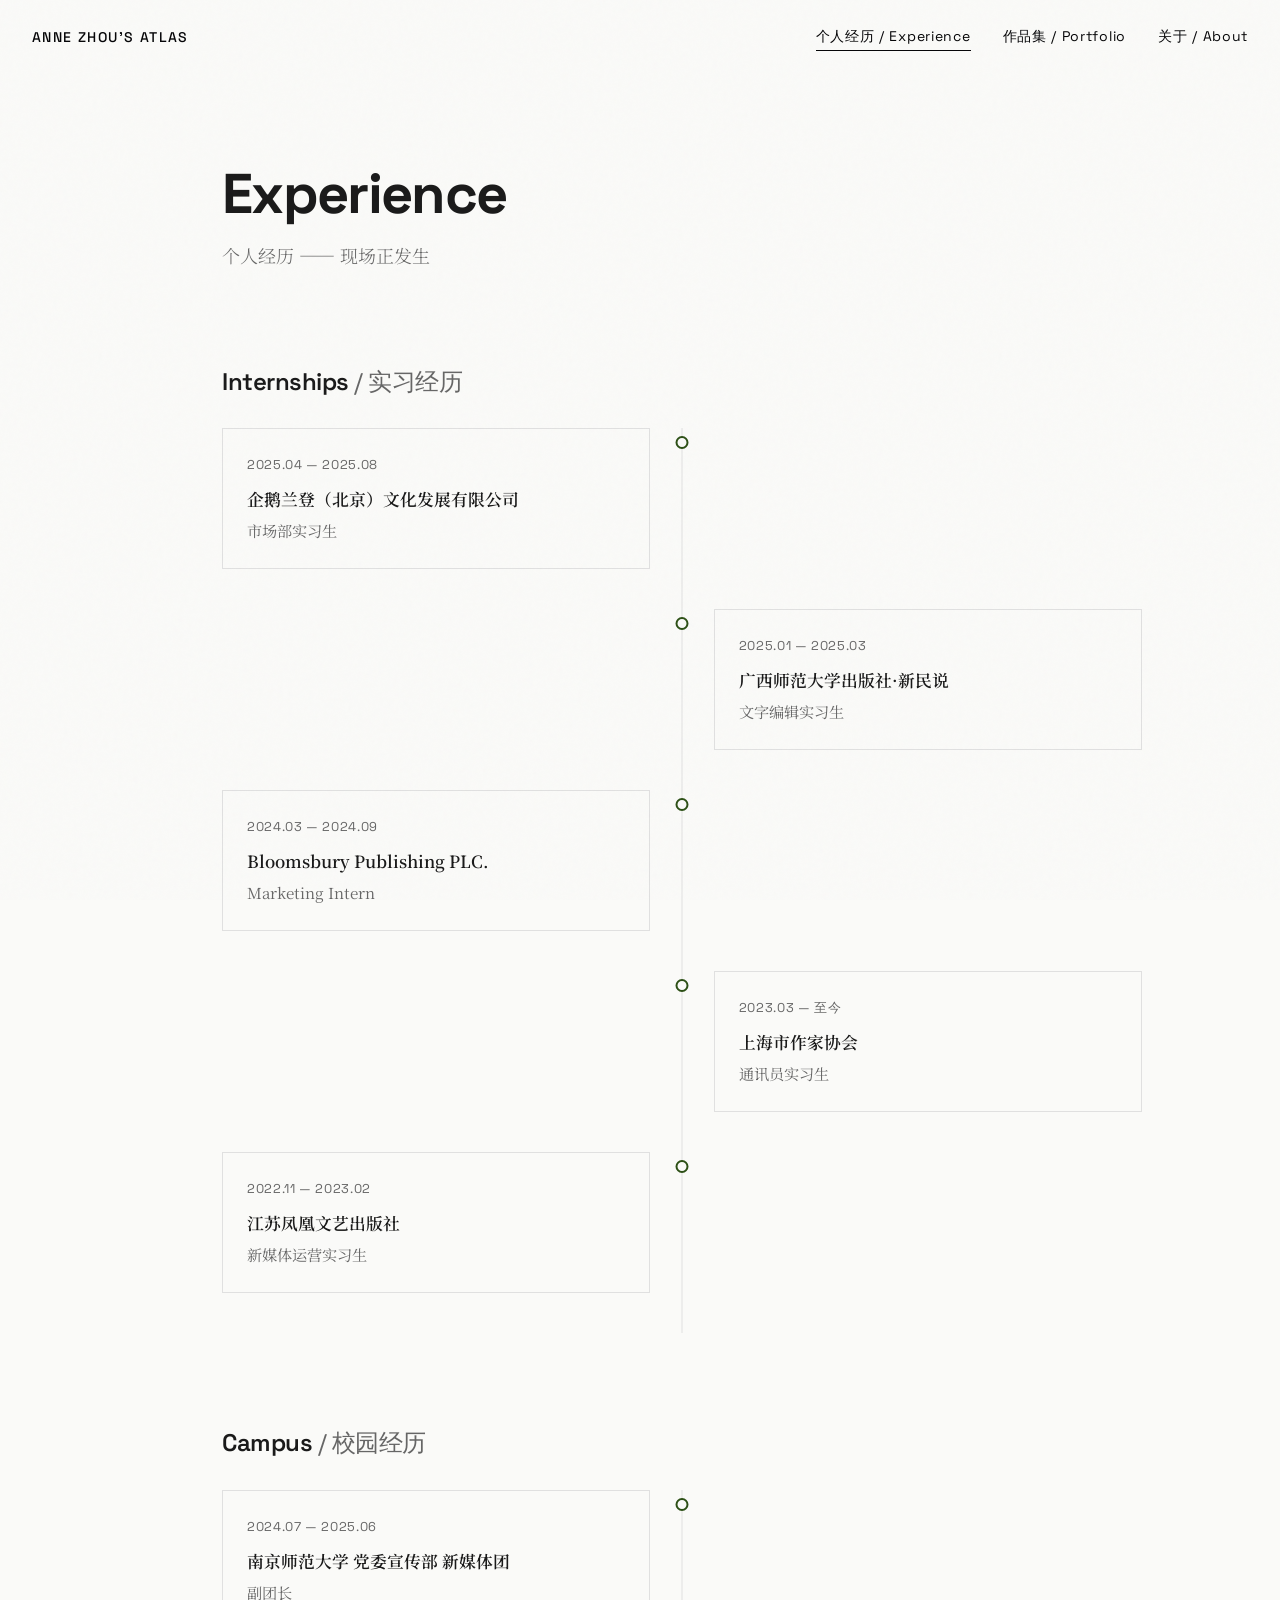
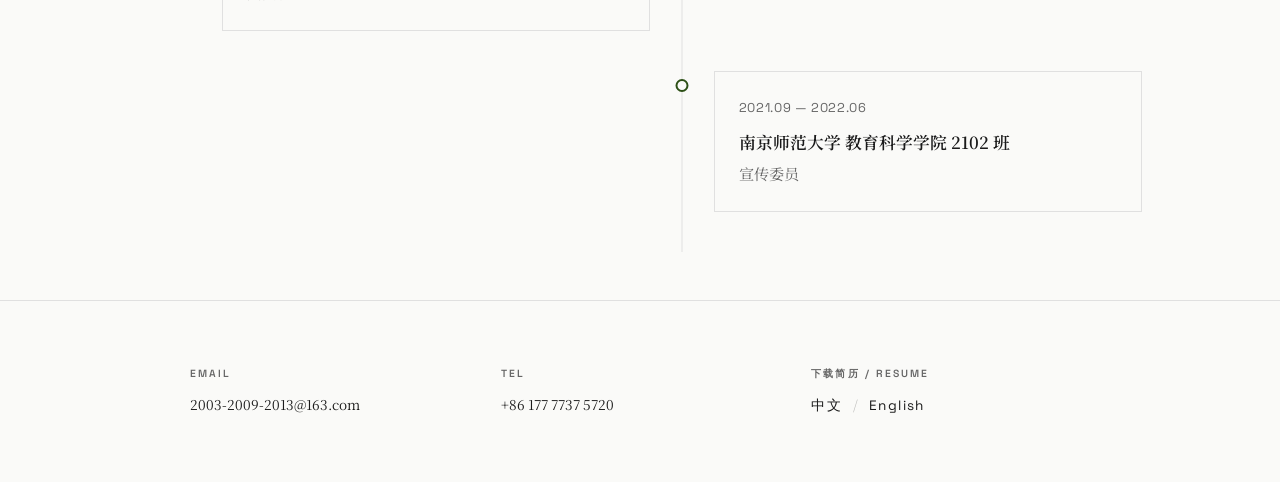
==== experience.html @ b170e11c "anne Anne Zhou's website" ====
<!DOCTYPE html>
<html lang="zh-CN">
<head>
  <meta charset="UTF-8">
  <meta name="viewport" content="width=device-width, initial-scale=1.0">
  <title>Experience — Anne Zhou's Atlas</title>
  <link rel="preconnect" href="https://fonts.googleapis.com">
  <link rel="preconnect" href="https://fonts.gstatic.com" crossorigin>
  <link href="https://fonts.googleapis.com/css2?family=Noto+Serif+SC:wght@300;400;600;700&family=Space+Grotesk:wght@300;400;500;600;700&display=swap" rel="stylesheet">
  <link rel="stylesheet" href="style.css">
  <style>
    /* Alternating Timeline */
    .timeline-alt { position: relative; max-width: 1000px; margin: 0 auto; padding: 0; }
    .timeline-alt::before {
      content: ''; position: absolute; left: 55%; top: 0; bottom: 0; width: 1px;
      background: var(--border); transform: translateX(-50%);
    }
    .timeline-alt .timeline-item {
      position: relative; width: 55%; padding-bottom: 2.5rem;
      cursor: pointer;
    }
    .timeline-alt .timeline-item.left { padding-right: 2rem; }
    .timeline-alt .timeline-item.right { margin-left: 55%; padding-left: 2rem; }
    .timeline-alt .timeline-item::before {
      content: ''; position: absolute; top: 0.5rem; width: 9px; height: 9px; border-radius: 50%;
      background: var(--bg); border: 2px solid var(--accent); transform: translateX(-50%);
    }
    .timeline-alt .timeline-item.left::before { left: 100%; }
    .timeline-alt .timeline-item.right::before { left: 0; }
    .timeline-alt .timeline-card {
      border: 1px solid var(--border); padding: 1.5rem;
      transition: border-color 0.3s, box-shadow 0.3s;
    }
    .timeline-alt .timeline-card:hover { border-color: var(--accent); box-shadow: 0 4px 20px rgba(0,0,0,0.05); }
    .timeline-alt .timeline-content {
      max-height: 0; overflow: hidden; opacity: 0;
      transition: max-height 0.5s cubic-bezier(0.25, 0.46, 0.45, 0.94), opacity 0.4s ease;
    }
    .timeline-alt .timeline-item:hover .timeline-content,
    .timeline-alt .timeline-item.active .timeline-content {
      max-height: 500px; opacity: 1; margin-top: 0.75rem;
    }
    .timeline-alt .timeline-date { margin-bottom: 0.5rem; }
    .timeline-alt .timeline-title { font-size: 1.05rem; }
    .timeline-alt .timeline-subtitle { margin-bottom: 0; }
    @media (max-width: 768px) {
      .timeline-alt::before { left: 1.5rem; }
      .timeline-alt .timeline-item { width: 100%; padding-left: 3rem; padding-right: 0; }
      .timeline-alt .timeline-item.right { margin-left: 0; padding-left: 3rem; }
      .timeline-alt .timeline-item.left::before,
      .timeline-alt .timeline-item.right::before { left: 1.5rem; }
      .timeline-alt .timeline-content { max-height: 500px; opacity: 1; margin-top: 0.75rem; }
    }
  </style>
</head>
<body class="page">
  <header class="site-header">
    <a href="index.html" class="site-title">Anne Zhou's Atlas</a>
    <nav class="site-nav">
      <a href="experience.html" class="active">个人经历 / Experience</a>
      <a href="works.html">作品集 / Portfolio</a>
      <a href="about.html">关于 / About</a>
    </nav>
  </header>

  <main class="container">
    <div class="page-header animate visible">
      <h1 class="page-title">Experience</h1>
      <p class="page-subtitle">个人经历 —— 现场正发生</p>
    </div>

    <section class="section animate d1 visible">
      <h2 class="section-title">Internships <span>/ 实习经历</span></h2>
      <div class="timeline timeline-alt">
        <div class="timeline-item left">
          <div class="timeline-card">
            <div class="timeline-date">2025.04 — 2025.08</div>
            <div class="timeline-title">企鹅兰登（北京）文化发展有限公司</div>
            <div class="timeline-subtitle">市场部实习生</div>
            <div class="timeline-content">
              <ul>
                <li>独立运营官方微信公众号、小红书与微博</li>
                <li>协助翻译整理新书系列宣传资料，参与客户年礼方案策划</li>
              </ul>
            </div>
          </div>
        </div>
        <div class="timeline-item right">
          <div class="timeline-card">
            <div class="timeline-date">2025.01 — 2025.03</div>
            <div class="timeline-title">广西师范大学出版社·新民说</div>
            <div class="timeline-subtitle">文字编辑实习生</div>
            <div class="timeline-content">
              <ul>
                <li>协助完成品牌图书书稿初审及校对工作</li>
                <li>独立运营官方微博账号，创作线上内容及线下活动物料</li>
              </ul>
            </div>
          </div>
        </div>
        <div class="timeline-item left">
          <div class="timeline-card">
            <div class="timeline-date">2024.03 — 2024.09</div>
            <div class="timeline-title">Bloomsbury Publishing PLC.</div>
            <div class="timeline-subtitle">Marketing Intern</div>
            <div class="timeline-content">
              <ul>
                <li>独立运营官方微信公众号、小红书账号</li>
                <li>跟进BIBF哈利·波特快闪书店等大型线下活动</li>
                <li>翻译并制作每月新书资料，提炼产品卖点，统筹邮件分发</li>
              </ul>
            </div>
          </div>
        </div>
        <div class="timeline-item right">
          <div class="timeline-card">
            <div class="timeline-date">2023.03 — 至今</div>
            <div class="timeline-title">上海市作家协会</div>
            <div class="timeline-subtitle">通讯员实习生</div>
            <div class="timeline-content">
              <ul>
                <li>负责"思南读书会"活动后期新闻稿撰写</li>
                <li>协助上海国际文学周、长三角·大湾区文学周宣传工作</li>
                <li>协助整理《在思南阅读世界·第七辑》书稿</li>
              </ul>
            </div>
          </div>
        </div>
        <div class="timeline-item left">
          <div class="timeline-card">
            <div class="timeline-date">2022.11 — 2023.02</div>
            <div class="timeline-title">江苏凤凰文艺出版社</div>
            <div class="timeline-subtitle">新媒体运营实习生</div>
            <div class="timeline-content">
              <ul>
                <li>负责官方微信公众号推文编辑及小红书文案撰写</li>
                <li>协助大型活动组织，现场签到引导、拍摄、采访等工作</li>
              </ul>
            </div>
          </div>
        </div>
      </div>
    </section>

    <section class="section animate d2 visible">
      <h2 class="section-title">Campus <span>/ 校园经历</span></h2>
      <div class="timeline timeline-alt">
        <div class="timeline-item left">
          <div class="timeline-card">
            <div class="timeline-date">2024.07 — 2025.06</div>
            <div class="timeline-title">南京师范大学 党委宣传部 新媒体团</div>
            <div class="timeline-subtitle">副团长</div>
            <div class="timeline-content">
              <ul>
                <li>协助运营官方微信公众号，独立运营官方微博</li>
                <li>建立并完善团队规章制度，组织招新及培训、团建活动</li>
              </ul>
            </div>
          </div>
        </div>
        <div class="timeline-item right">
          <div class="timeline-card">
            <div class="timeline-date">2021.09 — 2022.06</div>
            <div class="timeline-title">南京师范大学 教育科学学院 2102 班</div>
            <div class="timeline-subtitle">宣传委员</div>
            <div class="timeline-content">
              <ul>
                <li>负责班团活动组织管理及外宣工作，撰写新闻通讯稿件</li>
                <li>独立运营班级公众号、微博，搭建班团宣传新媒体矩阵</li>
              </ul>
            </div>
          </div>
        </div>
      </div>
    </section>
  </main>

  <footer class="site-footer">
    <div class="footer-grid">
      <div class="footer-item">
        <strong>Email</strong>
        <p><a href="mailto:2003-2009-2013@163.com">2003-2009-2013@163.com</a></p>
      </div>
      <div class="footer-item">
        <strong>Tel</strong>
        <p class="tel-copy" onclick="copyTel(this)" title="点击复制">+86 177 7737 5720</p>
      </div>
      <div class="footer-item footer-download">
        <strong>下载简历 / Resume</strong>
        <p><a href="周欣怡-南京师范大学-研一-出版.pdf" download class="resume-link">中文</a><span class="resume-sep"> / </span><a href="Resume - Anne Zhou.pdf" download class="resume-link">English</a></p>
      </div>
    </div>
  </footer>

  <script>
    function copyTel(el) {
      const text = '+8617777375720';
      if (navigator.clipboard) {
        navigator.clipboard.writeText(text).then(() => showCopied(el)).catch(() => fallbackCopy(text, el));
      } else {
        fallbackCopy(text, el);
      }
    }
    function fallbackCopy(text, el) {
      const ta = document.createElement('textarea');
      ta.value = text;
      ta.style.cssText = 'position:fixed;top:0;left:0;opacity:0;';
      document.body.appendChild(ta);
      ta.focus();
      ta.select();
      try { document.execCommand('copy'); } catch(e) {}
      document.body.removeChild(ta);
      showCopied(el);
    }
    function showCopied(el) {
      el.classList.add('copied');
      setTimeout(() => el.classList.remove('copied'), 1500);
    }
    const observer = new IntersectionObserver((entries) => {
      entries.forEach(entry => { if (entry.isIntersecting) { entry.target.classList.add('visible'); observer.unobserve(entry.target); } });
    }, { threshold: 0.1 });
    document.querySelectorAll('.animate').forEach(el => observer.observe(el));
  </script>
</body>
</html>
---- style.css ----
:root {
  --bg: #fafaf8;
  --text: #1a1a1a;
  --text-secondary: #666;
  --accent: #2d5016;
  --accent-light: #4a7c2e;
  --border: #e0e0e0;
  --font-serif: 'Noto Serif SC', Georgia, 'Songti SC', serif;
  --font-sans: 'Space Grotesk', -apple-system, 'PingFang SC', sans-serif;
}

* { margin: 0; padding: 0; box-sizing: border-box; }
html { scroll-behavior: smooth; }

body {
  font-family: var(--font-serif);
  background: var(--bg);
  color: var(--text);
  line-height: 1.8;
  -webkit-font-smoothing: antialiased;
}

h1, h2, h3, h4 { font-family: var(--font-sans); line-height: 1.2; }
a { color: inherit; text-decoration: none; }

.page { min-height: 100vh; display: flex; flex-direction: column; }
.container { max-width: 900px; margin: 0 auto; padding: 0 2rem; width: 100%; }

/* Header */
.site-header {
  position: fixed; top: 0; left: 0; right: 0; z-index: 100;
  padding: 1.5rem 2rem;
  display: flex; justify-content: space-between; align-items: center;
  mix-blend-mode: difference; color: #fff;
}
.site-title { font-family: var(--font-sans); font-size: 0.875rem; font-weight: 500; letter-spacing: 0.1em; text-transform: uppercase; }
.site-nav { display: flex; gap: 2rem; }
.site-nav a {
  font-family: var(--font-sans); font-size: 0.875rem; letter-spacing: 0.05em;
  position: relative; padding-bottom: 2px;
}
.site-nav a::after {
  content: ''; position: absolute; bottom: 0; left: 0; width: 0; height: 1px;
  background: currentColor; transition: width 0.4s cubic-bezier(0.25, 0.46, 0.45, 0.94);
}
.site-nav a:hover::after { width: 100%; }
.site-nav a.active::after { width: 100%; }

/* Footer */
.site-footer {
  padding: 4rem 2rem; border-top: 1px solid var(--border); margin-top: auto;
}
.footer-grid {
  max-width: 900px; margin: 0 auto;
  display: grid; grid-template-columns: repeat(auto-fit, minmax(180px, 1fr)); gap: 2rem;
}
.footer-item strong {
  font-family: var(--font-sans); font-size: 0.65rem; font-weight: 600;
  letter-spacing: 0.2em; text-transform: uppercase; display: block;
  margin-bottom: 0.5rem; color: var(--text-secondary);
}
.footer-item a { transition: color 0.3s; font-size: 0.85rem; }
.footer-item a:hover { color: var(--accent); }
.footer-item p { font-size: 0.85rem; margin: 0; }
.tel-copy { cursor: pointer; position: relative; transition: color 0.2s; }
.tel-copy:hover { color: var(--accent); }
.tel-copy.copied::after { content: '已复制'; position: absolute; left: 0; top: -1.4em; font-size: 0.75rem; color: var(--accent); white-space: nowrap; }
.quote { font-style: italic; color: var(--text-secondary); line-height: 1.6; }

/* Resume Download Links */
.footer-download strong {
  font-family: var(--font-sans); font-size: 0.65rem; font-weight: 600;
  letter-spacing: 0.2em; text-transform: uppercase; display: block;
  margin-bottom: 0.5rem; color: var(--text-secondary);
}
.resume-link {
  font-family: var(--font-sans);
  font-size: 0.8rem;
  letter-spacing: 0.1em;
  transition: color 0.3s, font-weight 0.3s;
  display: inline-block;
}
.resume-link:hover { color: var(--accent); font-weight: 600; }
.resume-sep { margin: 0 0.5rem; color: var(--text-secondary); opacity: 0.4; }

/* Page header */
.page-header { padding: 10rem 0 3rem; }
.page-title {
  font-size: clamp(2rem, 5vw, 3.5rem); font-weight: 700; letter-spacing: -0.03em;
  margin-bottom: 0.75rem;
}
.page-subtitle {
  font-family: var(--font-serif); font-size: 1.125rem; color: var(--text-secondary);
  font-weight: 300;
}

/* Animations */
@keyframes fadeUp {
  from { opacity: 0; transform: translateY(30px); }
  to { opacity: 1; transform: translateY(0); }
}
.animate { opacity: 0; }
.animate.visible { animation: fadeUp 0.8s cubic-bezier(0.25, 0.46, 0.45, 0.94) forwards; }
.d1 { animation-delay: 0.1s; }
.d2 { animation-delay: 0.2s; }
.d3 { animation-delay: 0.3s; }
.d4 { animation-delay: 0.4s; }
.d5 { animation-delay: 0.5s; }

/* Timeline */
.timeline { position: relative; padding-left: 1.5rem; }
.timeline::before {
  content: ''; position: absolute; left: 0; top: 0.5rem; bottom: 0; width: 1px;
  background: var(--border);
}
.timeline-item { position: relative; padding-bottom: 3rem; }
.timeline-item::before {
  content: ''; position: absolute; left: -1.5rem; top: 0.5rem;
  width: 9px; height: 9px; border-radius: 50%;
  background: var(--bg); border: 2px solid var(--accent);
  transform: translateX(-4px);
}
.timeline-date {
  font-family: var(--font-sans); font-size: 0.8rem; color: var(--text-secondary);
  letter-spacing: 0.05em; margin-bottom: 0.25rem;
}
.timeline-title { font-size: 1.15rem; font-weight: 600; margin-bottom: 0.15rem; }
.timeline-subtitle { font-family: var(--font-serif); font-size: 0.95rem; color: var(--text-secondary); margin-bottom: 0.75rem; }
.timeline-content { font-size: 0.9rem; }
.timeline-content ul { list-style: none; padding-left: 0; }
.timeline-content li { position: relative; padding-left: 1rem; margin-bottom: 0.4rem; color: var(--text-secondary); }
.timeline-content li::before {
  content: '›'; position: absolute; left: 0; color: var(--accent); font-weight: bold;
}

/* Cards */
.card-grid { display: grid; grid-template-columns: repeat(auto-fit, minmax(200px, 1fr)); gap: 1px; background: var(--border); border: 1px solid var(--border); }
.card { background: var(--bg); padding: 2rem; transition: all 0.4s cubic-bezier(0.25, 0.46, 0.45, 0.94); position: relative; overflow: hidden; cursor: pointer; }
.card::before {
  content: ''; position: absolute; top: 0; left: 0; right: 0; bottom: 0;
  background: var(--accent); transform: translateY(100%); transition: transform 0.4s cubic-bezier(0.25, 0.46, 0.45, 0.94); z-index: 0;
}
.card:hover::before { transform: translateY(0); }
.card:hover { color: #fff; }
.card > * { position: relative; z-index: 1; }
.card .cn { font-family: var(--font-serif); font-size: 1.15rem; font-weight: 600; margin-bottom: 0.25rem; }
.card .en { font-family: var(--font-sans); font-size: 0.8rem; opacity: 0.7; letter-spacing: 0.05em; }
.card .arrow {
  position: absolute; right: 1.5rem; top: 50%;
  transform: translateY(-50%) translateX(-8px); opacity: 0;
  transition: all 0.4s cubic-bezier(0.25, 0.46, 0.45, 0.94);
  font-family: var(--font-sans); font-size: 1.25rem;
}
.card:hover .arrow { transform: translateY(-50%) translateX(0); opacity: 1; }

/* Tags */
.tag {
  display: inline-block; padding: 0.3rem 0.8rem;
  border: 1px solid var(--border); border-radius: 100px;
  font-family: var(--font-sans); font-size: 0.75rem; letter-spacing: 0.05em;
  margin: 0 0.4rem 0.5rem 0; transition: all 0.3s;
}
.tag:hover { border-color: var(--accent); background: var(--accent); color: #fff; }

/* Section */
.section { padding: 3rem 0; }
.section-title { font-size: 1.5rem; font-weight: 600; margin-bottom: 2rem; letter-spacing: -0.02em; }
.section-title span { color: var(--text-secondary); font-weight: 400; }

/* Stats */
.stat-row { display: flex; gap: 2.5rem; margin: 1.5rem 0; flex-wrap: wrap; }
.stat-number { font-family: var(--font-sans); font-size: 2.5rem; font-weight: 700; color: var(--accent); line-height: 1; }
.stat-label { font-size: 0.8rem; color: var(--text-secondary); margin-top: 0.5rem; font-family: var(--font-sans); letter-spacing: 0.05em; }

/* Works */
.works-grid { display: grid; grid-template-columns: repeat(auto-fit, minmax(280px, 1fr)); gap: 1.5rem; }
.work-item { border: 1px solid var(--border); padding: 1.5rem; transition: all 0.4s ease; }
.work-item:hover { border-color: var(--accent); transform: translateY(-3px); }
.work-meta { font-family: var(--font-sans); font-size: 0.7rem; color: var(--text-secondary); letter-spacing: 0.1em; text-transform: uppercase; margin-bottom: 0.75rem; }
.work-title { font-size: 1.1rem; font-weight: 600; margin-bottom: 0.5rem; }
.work-desc { font-size: 0.9rem; color: var(--text-secondary); }
.work-stats { display: flex; gap: 1.5rem; margin-top: 1rem; padding-top: 1rem; border-top: 1px solid var(--border); }
.work-stat { font-family: var(--font-sans); font-size: 0.8rem; }
.work-stat strong { color: var(--accent); font-size: 1.1rem; display: block; }

/* Gallery */
.gallery { display: grid; grid-template-columns: repeat(auto-fill, minmax(240px, 1fr)); gap: 1rem; }
.gallery-item { cursor: pointer; overflow: hidden; position: relative; aspect-ratio: 3/4; background: #eee; }
.gallery-item img { width: 100%; height: 100%; object-fit: cover; transition: transform 0.5s cubic-bezier(0.25, 0.46, 0.45, 0.94); }
.gallery-item:hover img { transform: scale(1.05); }
.gallery-item .gallery-caption { position: absolute; bottom: 0; left: 0; right: 0; padding: 1.5rem 1rem 1rem; background: linear-gradient(transparent, rgba(0,0,0,0.7)); color: #fff; opacity: 0; transition: opacity 0.3s; }
.gallery-item:hover .gallery-caption { opacity: 1; }
.gallery-caption .title { font-family: var(--font-serif); font-size: 0.9rem; font-weight: 600; }
.gallery-caption .sub { font-family: var(--font-sans); font-size: 0.7rem; opacity: 0.8; letter-spacing: 0.03em; }

/* Lightbox */
.lightbox { display: none; position: fixed; top: 0; left: 0; right: 0; bottom: 0; background: rgba(0,0,0,0.92); z-index: 1000; align-items: center; justify-content: center; cursor: pointer; }
.lightbox.active { display: flex; }
.lightbox img { max-width: 90vw; max-height: 85vh; object-fit: contain; cursor: default; }
.lightbox-close { position: absolute; top: 1.5rem; right: 1.5rem; color: #fff; font-size: 2rem; cursor: pointer; width: 44px; height: 44px; display: flex; align-items: center; justify-content: center; font-family: var(--font-sans); opacity: 0.6; transition: opacity 0.3s; }
.lightbox-close:hover { opacity: 1; }
.lightbox-caption { position: absolute; bottom: 2rem; left: 50%; transform: translateX(-50%); color: #fff; font-family: var(--font-serif); font-size: 0.9rem; opacity: 0.7; text-align: center; }

/* Social Media Cards */
.platform-section { margin-bottom: 3rem; }
.platform-header { display: flex; align-items: center; gap: 0.75rem; margin-bottom: 1.5rem; }
.platform-icon { width: 28px; height: 28px; border-radius: 6px; display: flex; align-items: center; justify-content: center; font-family: var(--font-sans); font-size: 0.7rem; font-weight: 700; color: #fff; }
.platform-icon.rednote { background: #ff3b30; }
.platform-icon.wechat { background: #07c160; }
.platform-icon.weibo { background: #e6162d; }
.platform-name { font-family: var(--font-sans); font-size: 1rem; font-weight: 600; }
.platform-handle { font-size: 0.85rem; color: var(--text-secondary); }

/* RedNote Cards */
.rednote-grid { display: grid; grid-template-columns: repeat(auto-fill, minmax(240px, 1fr)); gap: 1rem; }
.rednote-card { position: relative; border-radius: 8px; overflow: hidden; aspect-ratio: 3/4; cursor: pointer; background: #f0f0f0; transition: transform 0.3s ease, box-shadow 0.3s ease; }
.rednote-card:hover { transform: translateY(-4px); box-shadow: 0 8px 24px rgba(0,0,0,0.12); }
.rednote-card img { width: 100%; height: 100%; object-fit: cover; }
.rednote-card .card-overlay { position: absolute; bottom: 0; left: 0; right: 0; padding: 2rem 1rem 1rem; background: linear-gradient(transparent, rgba(0,0,0,0.75)); color: #fff; }
.rednote-card .card-title { font-size: 0.95rem; font-weight: 600; line-height: 1.3; margin-bottom: 0.4rem; display: -webkit-box; -webkit-line-clamp: 2; -webkit-box-orient: vertical; overflow: hidden; }
.rednote-card .card-meta { font-family: var(--font-sans); font-size: 0.7rem; opacity: 0.85; display: flex; gap: 0.75rem; align-items: center; }
.rednote-card .card-stats { position: absolute; top: 0.75rem; right: 0.75rem; display: flex; gap: 0.5rem; }
.rednote-card .stat-pill { background: rgba(0,0,0,0.55); color: #fff; padding: 0.25rem 0.6rem; border-radius: 100px; font-family: var(--font-sans); font-size: 0.65rem; backdrop-filter: blur(4px); }

/* WeChat Cards */
.wechat-grid { display: grid; grid-template-columns: repeat(auto-fill, minmax(300px, 1fr)); gap: 1.25rem; }
.wechat-card { background: #fff; border: 1px solid var(--border); border-radius: 0; overflow: hidden; cursor: pointer; transition: transform 0.3s ease, box-shadow 0.3s ease; }
.wechat-card:hover { transform: translateY(-3px); box-shadow: 0 6px 20px rgba(0,0,0,0.08); }
.wechat-card .wc-cover { width: 100%; aspect-ratio: 16/9; background: #f5f5f5; overflow: hidden; }
.wechat-card .wc-cover img { width: 100%; height: 100%; object-fit: cover; }
.wechat-card .wc-cover .no-cover { width: 100%; height: 100%; display: flex; align-items: center; justify-content: center; color: var(--text-secondary); font-family: var(--font-serif); font-size: 0.85rem; }
.wechat-card .wc-body { padding: 1rem 1.25rem; }
.wechat-card .wc-title { font-size: 1rem; font-weight: 600; line-height: 1.4; margin-bottom: 0.5rem; }
.wechat-card .wc-meta { font-family: var(--font-sans); font-size: 0.7rem; color: var(--text-secondary); display: flex; gap: 1rem; align-items: center; }
.wechat-card .wc-account { color: var(--accent); font-weight: 500; flex: 1; min-width: 0; overflow: hidden; text-overflow: ellipsis; white-space: nowrap; }
.wechat-card .wc-meta > span { flex-shrink: 0; display: flex; align-items: center; gap: 0.15rem; }

/* Weibo Cards */
.weibo-grid { display: grid; grid-template-columns: repeat(auto-fill, minmax(260px, 1fr)); gap: 1rem; }
.weibo-card { display: flex; align-items: center; gap: 1rem; padding: 1.25rem 1.5rem; border: 1px solid var(--border); background: #fff; cursor: pointer; transition: all 0.3s ease; }
.weibo-card:hover { border-color: var(--accent); transform: translateY(-2px); }
.weibo-card .wb-avatar { width: 48px; height: 48px; border-radius: 50%; background: #e6162d; display: flex; align-items: center; justify-content: center; color: #fff; font-family: var(--font-sans); font-size: 0.7rem; font-weight: 600; flex-shrink: 0; }
.weibo-card .wb-info { flex: 1; min-width: 0; }
.weibo-card .wb-name { font-weight: 600; font-size: 0.95rem; }
.weibo-card .wb-handle { font-size: 0.75rem; color: var(--text-secondary); font-family: var(--font-sans); }
.weibo-card .wb-stats { font-family: var(--font-sans); font-size: 0.7rem; color: var(--text-secondary); margin-top: 0.25rem; }
.weibo-card .wb-arrow { color: var(--text-secondary); font-size: 1.25rem; opacity: 0; transition: opacity 0.3s; }
.weibo-card:hover .wb-arrow { opacity: 1; }

/* Event Cards */
.event-grid { display: grid; grid-template-columns: repeat(auto-fill, minmax(280px, 1fr)); gap: 1.25rem; }
.event-card { border: 1px solid var(--border); overflow: hidden; cursor: pointer; transition: all 0.4s ease; background: #fff; }
.event-card:hover { border-color: var(--accent); transform: translateY(-3px); box-shadow: 0 6px 20px rgba(0,0,0,0.06); }
.event-card .ev-cover { width: 100%; aspect-ratio: 16/10; overflow: hidden; background: #f5f5f5; }
.event-card .ev-cover img { width: 100%; height: 100%; object-fit: cover; transition: transform 0.5s ease; }
.event-card:hover .ev-cover img { transform: scale(1.03); }
.event-card .ev-body { padding: 1rem 1.25rem; }
.event-card .ev-title { font-weight: 600; font-size: 0.95rem; margin-bottom: 0.25rem; }
.event-card .ev-desc { font-size: 0.8rem; color: var(--text-secondary); font-family: var(--font-sans); }

/* Article Link Cards */
.article-grid { display: grid; grid-template-columns: repeat(auto-fill, minmax(300px, 1fr)); gap: 1rem; }
.article-card { display: flex; gap: 1rem; padding: 1.25rem; border: 1px solid var(--border); cursor: pointer; transition: all 0.3s ease; background: #fff; }
.article-card:hover { border-color: var(--accent); transform: translateX(4px); }
.article-card .art-icon { font-size: 1.5rem; flex-shrink: 0; width: 40px; height: 40px; display: flex; align-items: center; justify-content: center; background: #f5f5f5; border-radius: 4px; }
.article-card .art-info { flex: 1; min-width: 0; }
.article-card .art-title { font-weight: 600; font-size: 0.95rem; line-height: 1.4; margin-bottom: 0.25rem; }
.article-card .art-source { font-family: var(--font-sans); font-size: 0.7rem; color: var(--text-secondary); letter-spacing: 0.05em; }
.article-card .art-arrow { color: var(--text-secondary); font-size: 1.25rem; opacity: 0; transition: opacity 0.3s; align-self: center; }
.article-card:hover .art-arrow { opacity: 1; }

/* Video Cards */
.video-grid { display: grid; grid-template-columns: repeat(auto-fill, minmax(300px, 1fr)); gap: 1.25rem; }
.video-card { border: 1px solid var(--border); overflow: hidden; cursor: pointer; transition: all 0.4s ease; background: #fff; }
.video-card:hover { border-color: var(--accent); transform: translateY(-3px); }
.video-card .vid-cover { width: 100%; aspect-ratio: 16/9; overflow: hidden; background: #1a1a1a; position: relative; }
.video-card .vid-cover img { width: 100%; height: 100%; object-fit: cover; opacity: 0.8; transition: opacity 0.4s ease, transform 0.5s ease; }
.video-card:hover .vid-cover img { opacity: 1; transform: scale(1.03); }
.video-card .vid-play { position: absolute; top: 50%; left: 50%; transform: translate(-50%, -50%); width: 56px; height: 56px; border-radius: 50%; background: rgba(255,255,255,0.9); display: flex; align-items: center; justify-content: center; transition: transform 0.3s ease; }
.video-card:hover .vid-play { transform: translate(-50%, -50%) scale(1.1); }
.video-card .vid-play::after { content: ''; width: 0; height: 0; border-left: 16px solid var(--accent); border-top: 10px solid transparent; border-bottom: 10px solid transparent; margin-left: 3px; }
.video-card .vid-cover video { width: 100%; height: 100%; object-fit: cover; }
.video-card.playing .vid-play { display: none; }
.video-card .vid-body { padding: 1rem 1.25rem; }
.video-card .vid-title { font-weight: 600; font-size: 0.95rem; margin-bottom: 0.25rem; }
.video-card .vid-meta { font-family: var(--font-sans); font-size: 0.7rem; color: var(--text-secondary); letter-spacing: 0.05em; }

/* Wide container for works page */
.container-wide { max-width: 1100px; margin: 0 auto; padding: 0 2rem; width: 100%; }

/* Grain */
body::after {
  content: ''; position: fixed; top: 0; left: 0; width: 100%; height: 100%;
  pointer-events: none; opacity: 0.02; z-index: 999;
  background-image: url("data:image/svg+xml,%3Csvg viewBox='0 0 200 200' xmlns='http://www.w3.org/2000/svg'%3E%3Cfilter id='n'%3E%3CfeTurbulence type='fractalNoise' baseFrequency='0.9' numOctaves='3' stitchTiles='stitch'/%3E%3C/filter%3E%3Crect width='100%25' height='100%25' filter='url(%23n)'/%3E%3C/svg%3E");
}

@media (max-width: 768px) {
  .site-header { padding: 1rem; flex-direction: column; align-items: flex-start; gap: 0.75rem; }
  .site-nav { gap: 1.5rem; }
  .page-header { padding: 8rem 0 2rem; }
  .container { padding: 0 1.5rem; }
  .footer-grid { grid-template-columns: 1fr 1fr; }
  .stat-row { gap: 1.5rem; }
  .timeline { padding-left: 1.2rem; }
  .timeline-item::before { left: -1.2rem; }
}
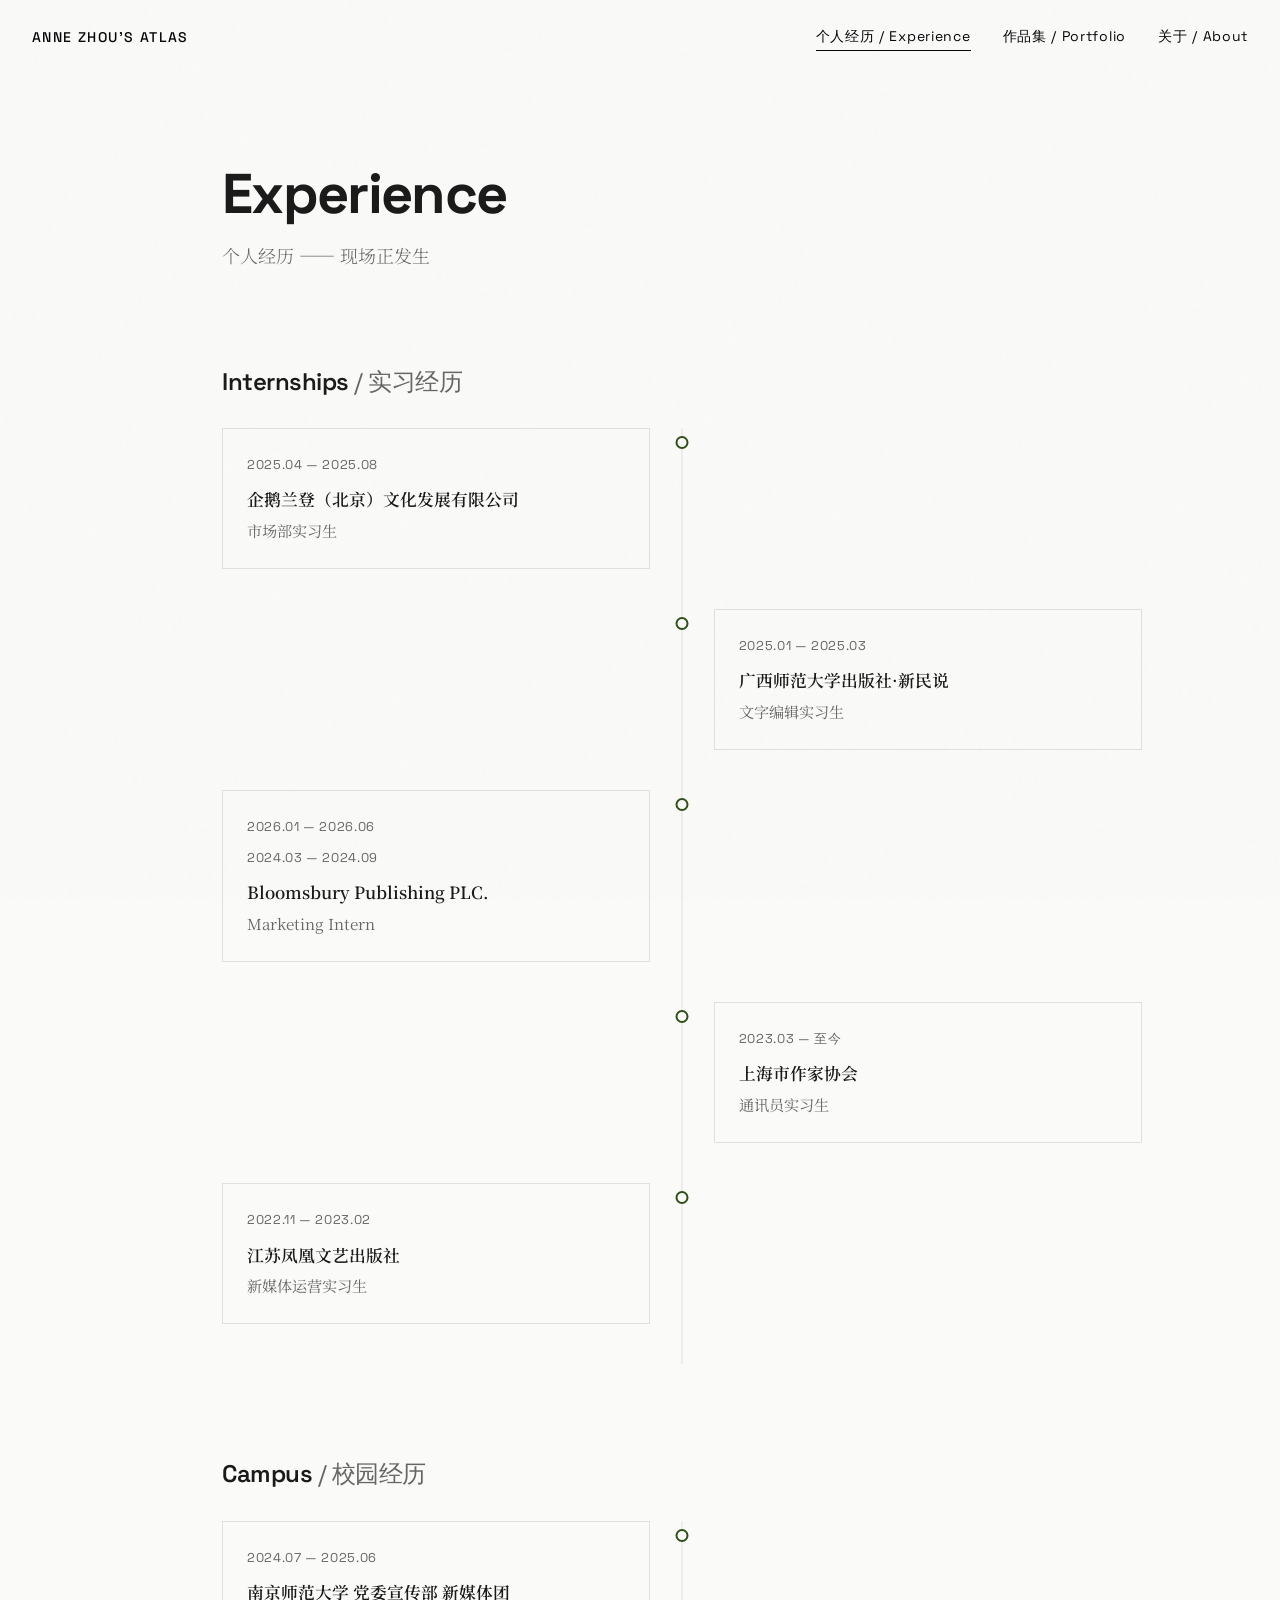
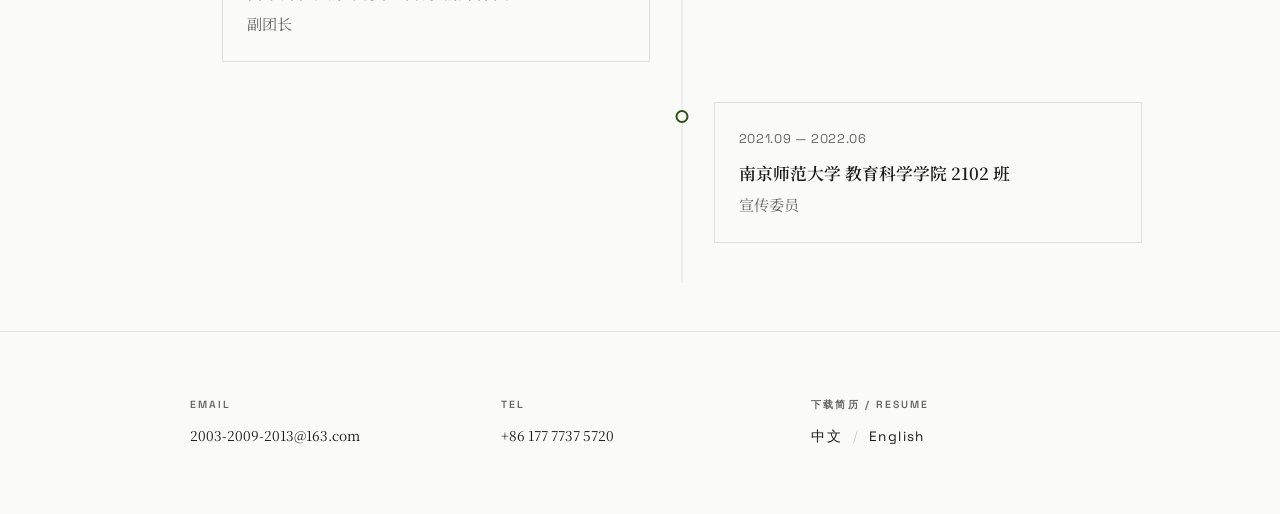
==== commit 34a68ad6: "Update experience.html" ====
--- a/experience.html
+++ b/experience.html
@@ -100,6 +100,7 @@
         </div>
         <div class="timeline-item left">
           <div class="timeline-card">
+            <div class="timeline-date">2026.01 — 2026.06</div>
             <div class="timeline-date">2024.03 — 2024.09</div>
             <div class="timeline-title">Bloomsbury Publishing PLC.</div>
             <div class="timeline-subtitle">Marketing Intern</div>
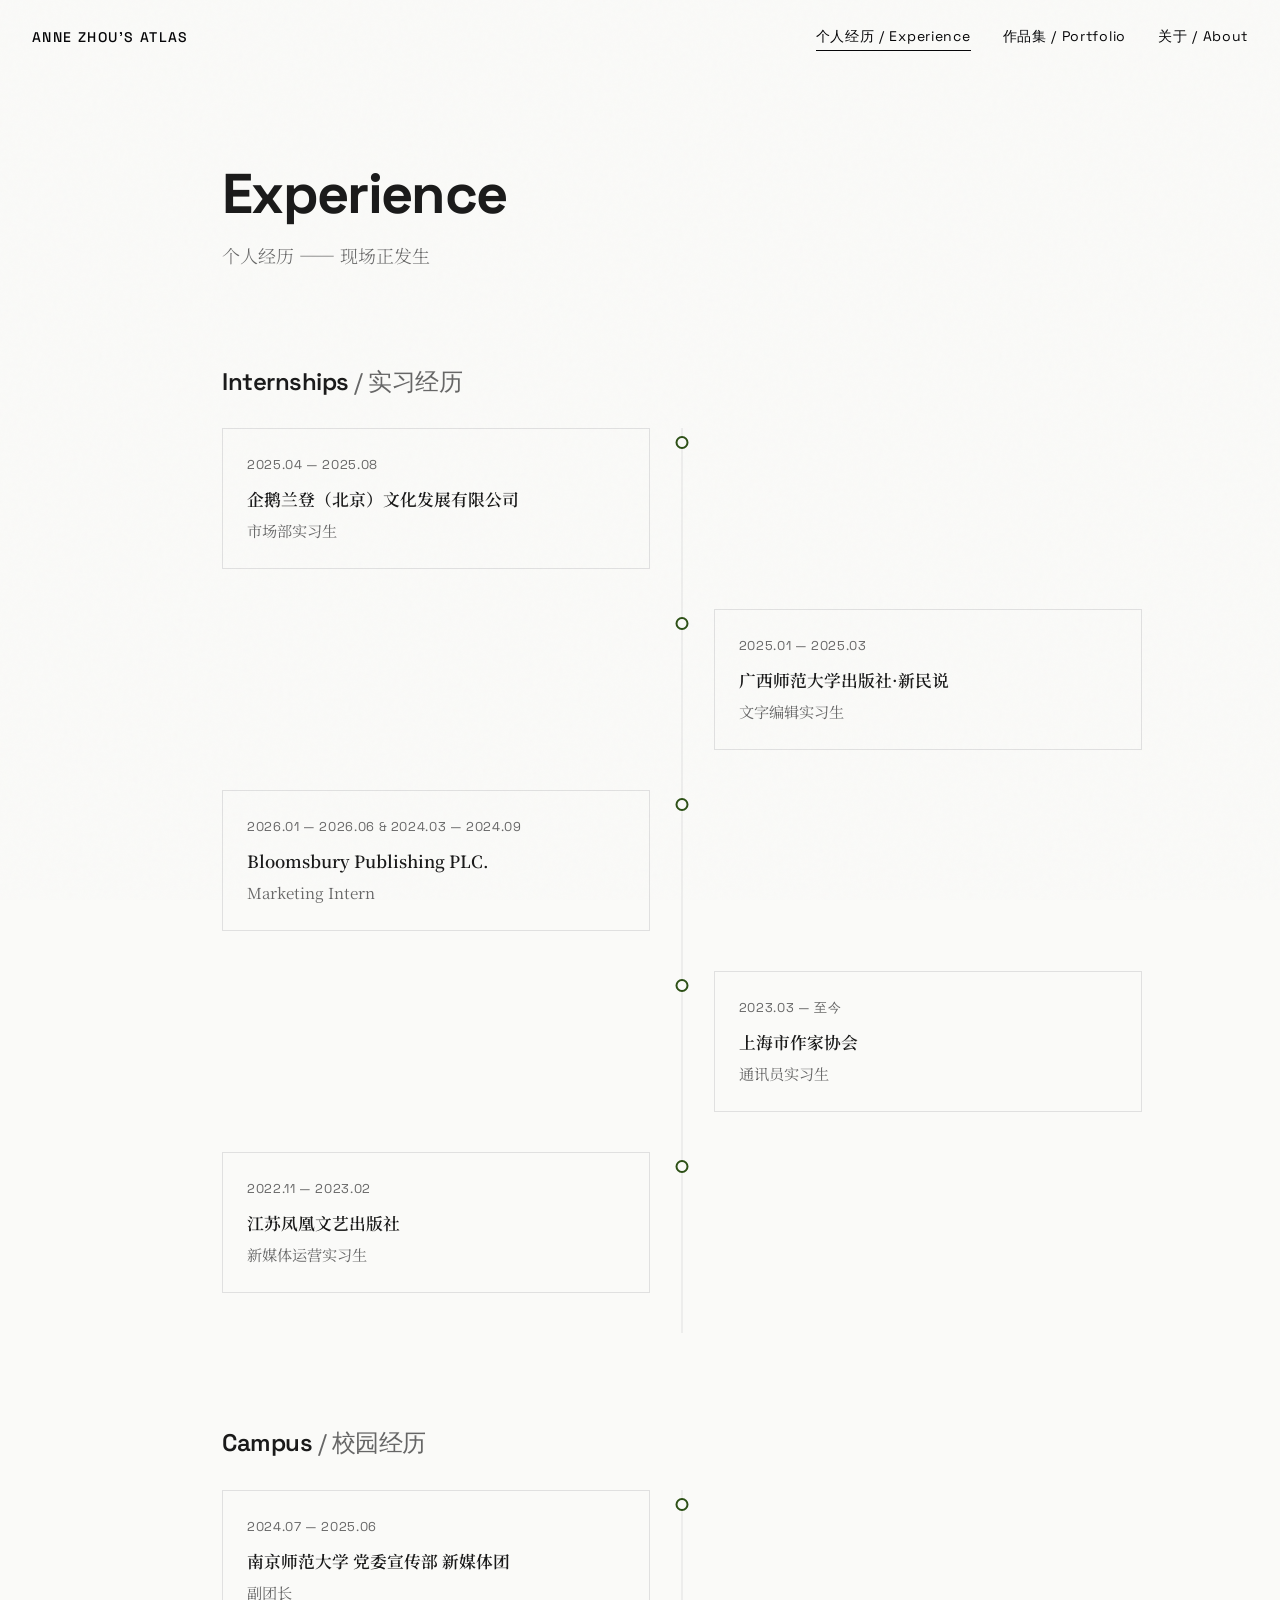
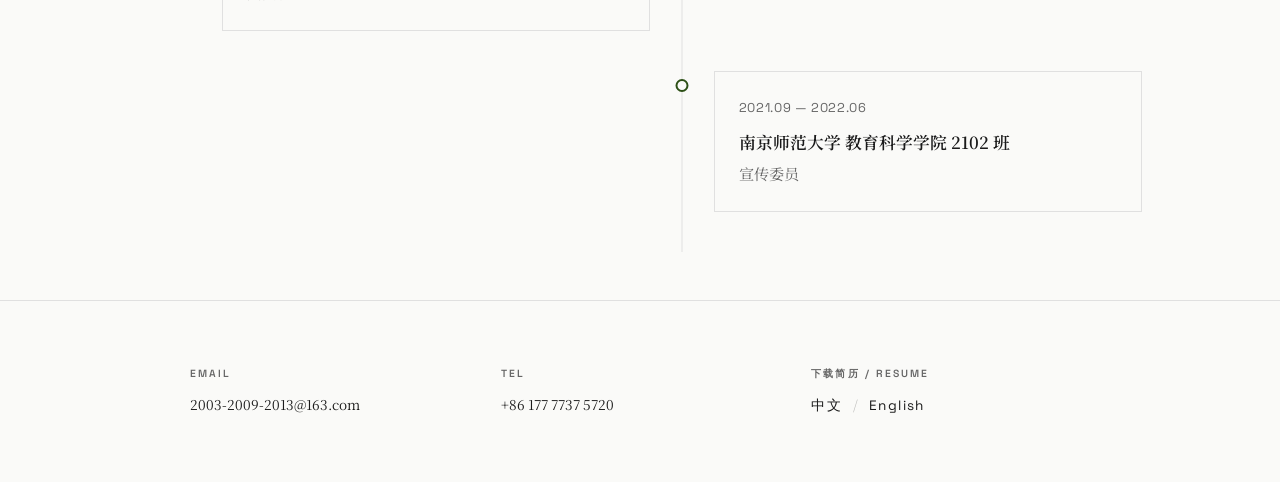
==== commit 2252ee33: "Update experience.html" ====
--- a/experience.html
+++ b/experience.html
@@ -100,8 +100,7 @@
         </div>
         <div class="timeline-item left">
           <div class="timeline-card">
-            <div class="timeline-date">2026.01 — 2026.06</div>
-            <div class="timeline-date">2024.03 — 2024.09</div>
+            <div class="timeline-date">2026.01 — 2026.06 & 2024.03 — 2024.09</div>
             <div class="timeline-title">Bloomsbury Publishing PLC.</div>
             <div class="timeline-subtitle">Marketing Intern</div>
             <div class="timeline-content">
